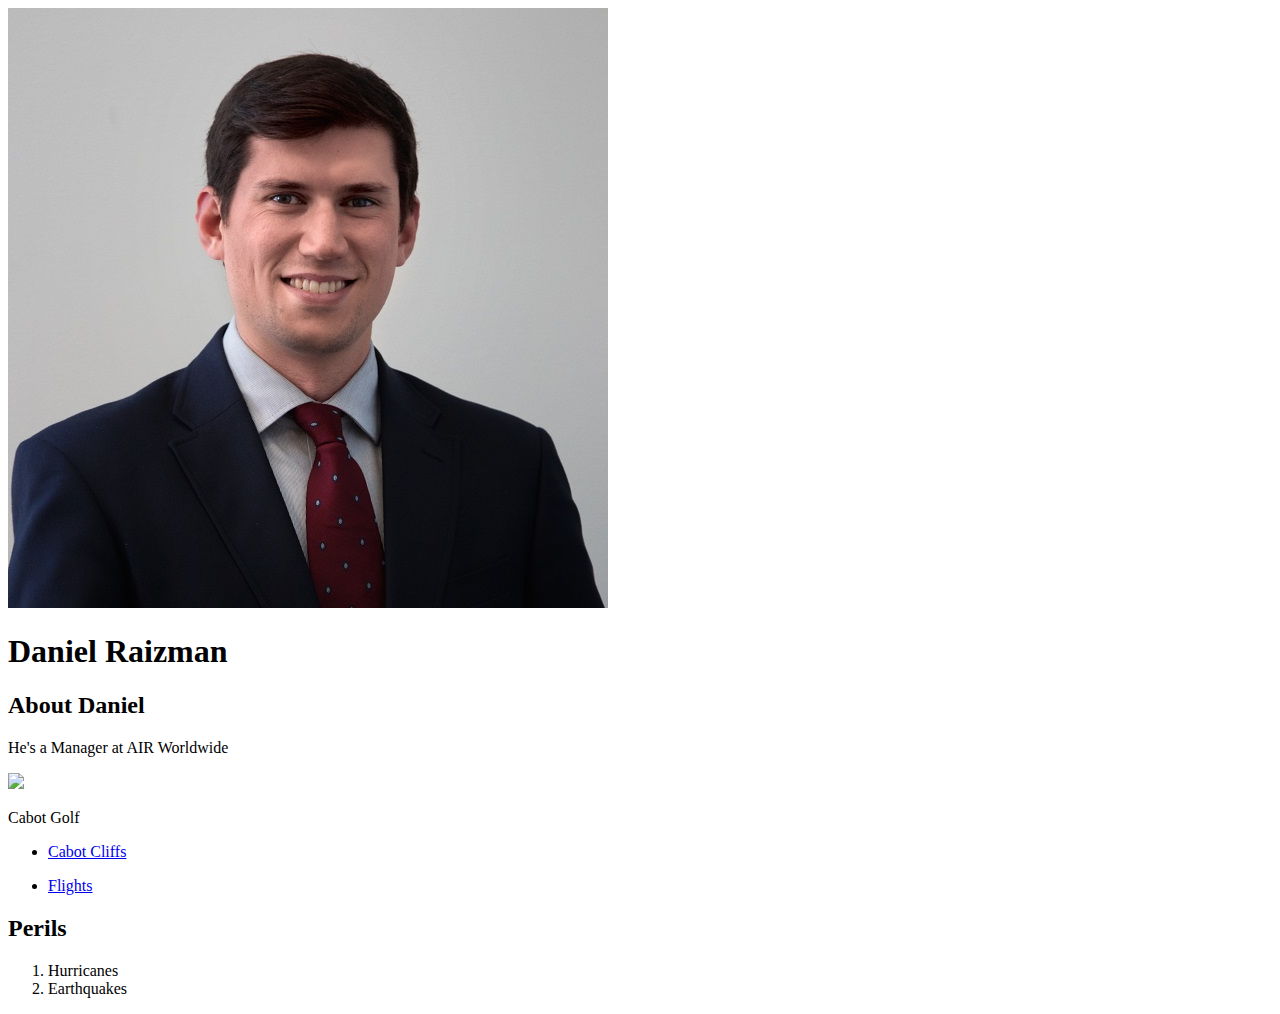
==== index.html @ d923d135 "Added photo" ====
<!DOCTYPE html>
<html>
<head>
	<title>Daniel Raizman</title>
</head>
<body>
	<!-- header element -->
	<header>
		<img src="img/Raizman_Headshot_Small.jpg">
		<h1>Daniel Raizman</h1>
	</header>

	<!-- main element -->
	<main>
		<h2>About Daniel</h2>
		<p>He's a Manager at AIR Worldwide</p>
		<img src="img/Cabot.jpg">
		<p>Cabot Golf</p>
		<ul>
			<li><a href="https://www.cabotlinks.com/golf/cabot-cliffs/">Cabot Cliffs</a></li>
		</ul>
				<ul>
			<li><a href="https://www.google.com/travel/flights/search?tfs=CBwQAhojagwIAhIIL20vMDFjeF8SCjIwMjEtMDctMTRyBwgBEgNZSFoaI2oHCAESA1lIWhIKMjAyMS0wNy0xN3IMCAISCC9tLzAxY3hfcAGCAQsI____________AUABSAGYAQE">Flights</a></li>
		</ul>
		<h2>Perils</h2>
		<ol>
			<li>Hurricanes</li>
			<li>Earthquakes</li>
		</ol>
		



	</main>

</body>
</html>
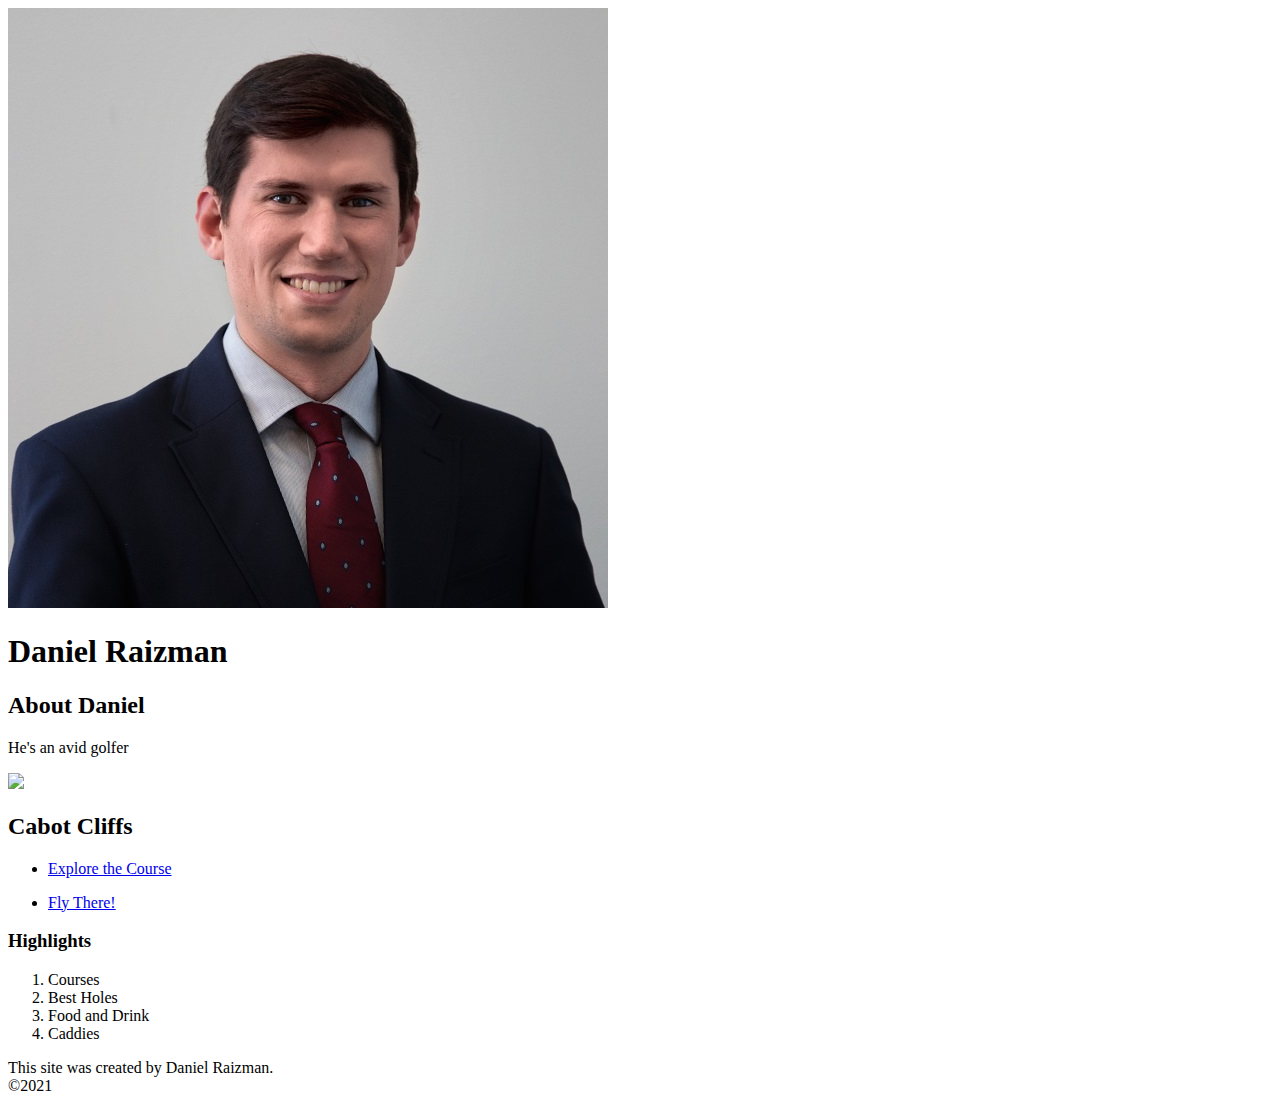
==== commit 04fc977c: "Made several stylistic updates" ====
--- a/index.html
+++ b/index.html
@@ -2,6 +2,7 @@
 <html>
 <head>
 	<title>Daniel Raizman</title>
+	<link rel="icon" href="img/Raizman_Headshot_Small.jpg">
 </head>
 <body>
 	<!-- header element -->
@@ -13,25 +14,29 @@
 	<!-- main element -->
 	<main>
 		<h2>About Daniel</h2>
-		<p>He's a Manager at AIR Worldwide</p>
+		<p>He's an avid golfer</p>
 		<img src="img/Cabot.jpg">
-		<p>Cabot Golf</p>
+		<h2>Cabot Cliffs</h2>
 		<ul>
-			<li><a href="https://www.cabotlinks.com/golf/cabot-cliffs/">Cabot Cliffs</a></li>
+			<li><a href="https://www.cabotlinks.com/golf/cabot-cliffs/">Explore the Course</a></li>
 		</ul>
 				<ul>
-			<li><a href="https://www.google.com/travel/flights/search?tfs=CBwQAhojagwIAhIIL20vMDFjeF8SCjIwMjEtMDctMTRyBwgBEgNZSFoaI2oHCAESA1lIWhIKMjAyMS0wNy0xN3IMCAISCC9tLzAxY3hfcAGCAQsI____________AUABSAGYAQE">Flights</a></li>
+			<li><a href="https://www.google.com/travel/flights/search?tfs=CBwQAhojagwIAhIIL20vMDFjeF8SCjIwMjEtMDctMTRyBwgBEgNZSFoaI2oHCAESA1lIWhIKMjAyMS0wNy0xN3IMCAISCC9tLzAxY3hfcAGCAQsI____________AUABSAGYAQE">Fly There!</a></li>
 		</ul>
-		<h2>Perils</h2>
+		<h3>Highlights</h3>
 		<ol>
-			<li>Hurricanes</li>
-			<li>Earthquakes</li>
+			<li>Courses</li>
+			<li>Best Holes</li>
+			<li>Food and Drink</li>
+			<li>Caddies</li>
 		</ol>
-		
-
-
-
 	</main>
 
+	<!-- footer element -->
+	<footer>
+		<p> This site was created by Daniel Raizman. 
+			<br> &copy;2021
+		</p>
+	</footer>
 </body>
 </html>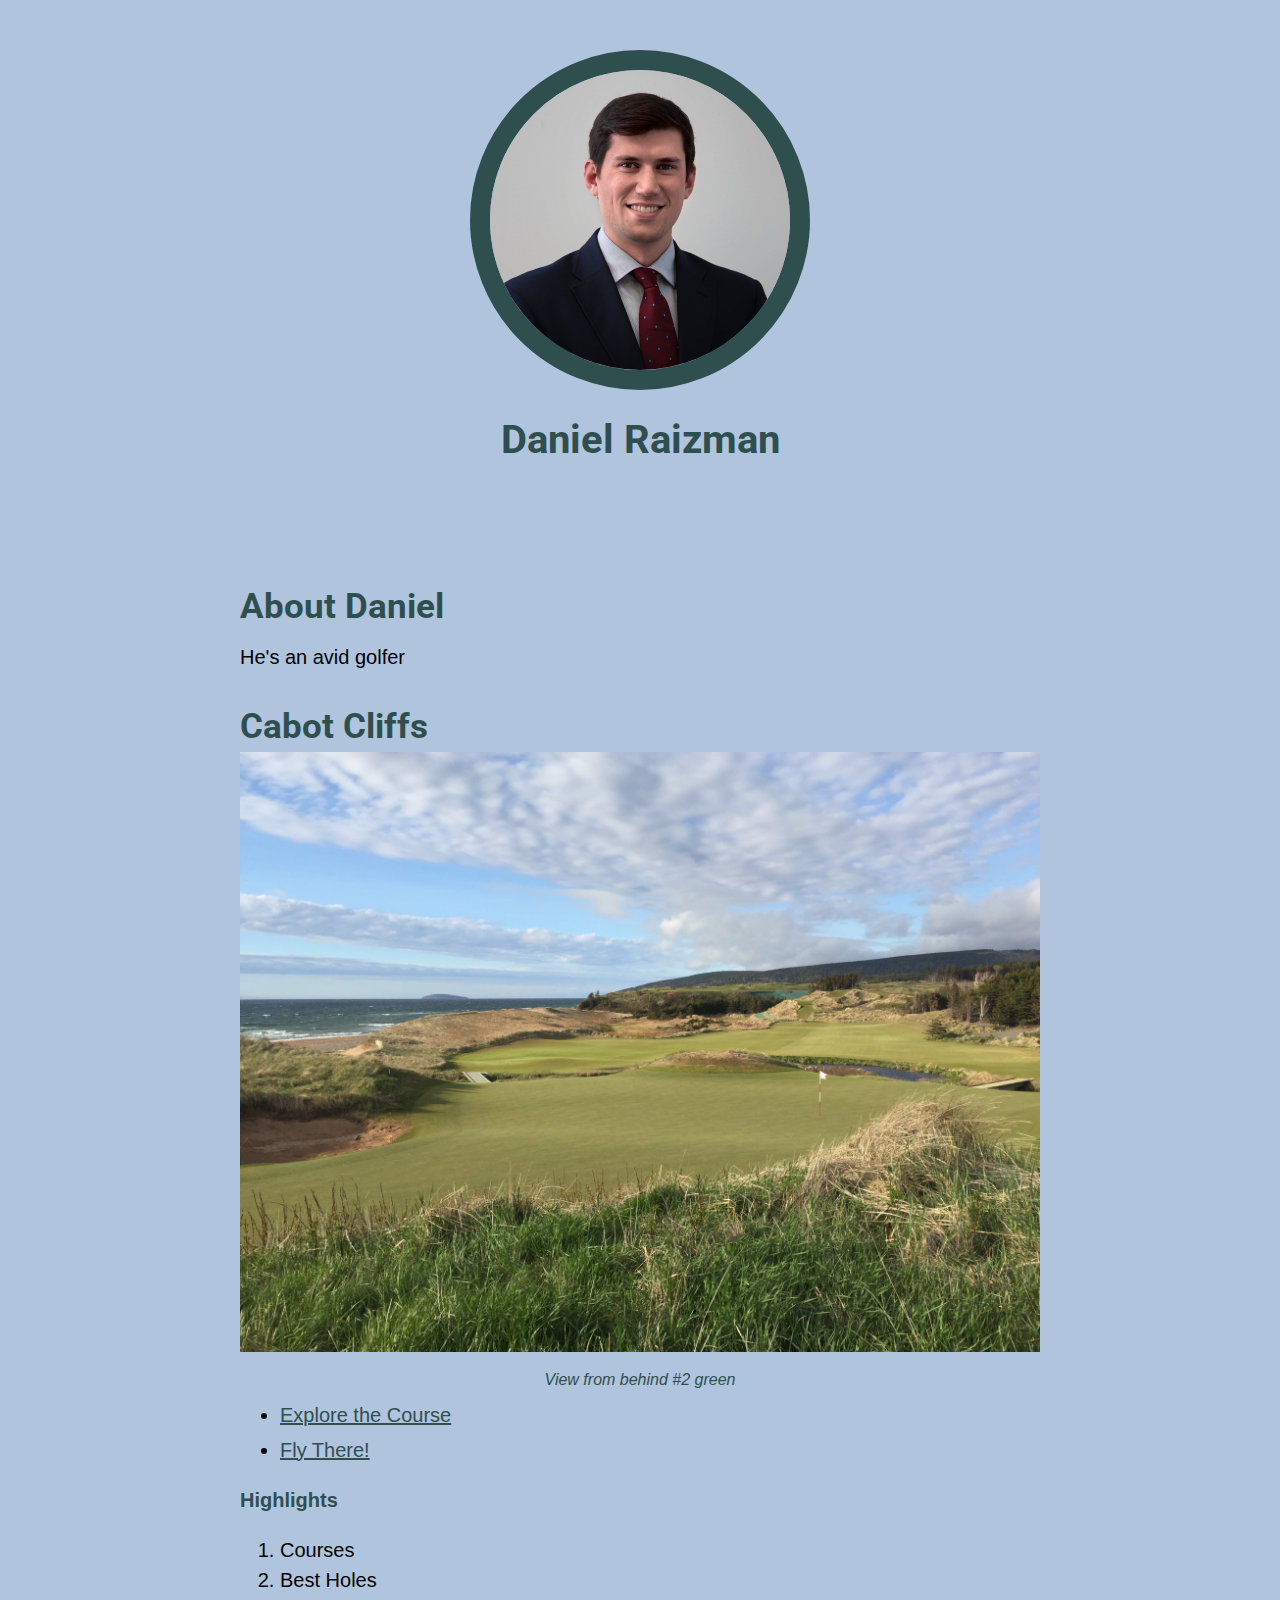
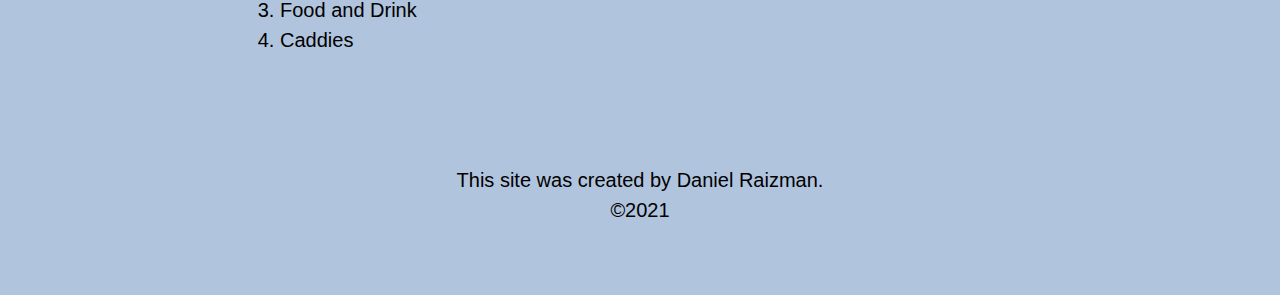
==== commit a39d8ce5: "Major Formatting Edits" ====
--- a/index.html
+++ b/index.html
@@ -3,11 +3,14 @@
 <head>
 	<title>Daniel Raizman</title>
 	<link rel="icon" href="img/Raizman_Headshot_Small.jpg">
+	<link rel="preconnect" href="https://fonts.gstatic.com">
+	<link href="https://fonts.googleapis.com/css2?family=Roboto&display=swap" rel="stylesheet">
+	<link rel="stylesheet" type="text/css" href="css/golf.css">
 </head>
 <body>
 	<!-- header element -->
 	<header>
-		<img src="img/Raizman_Headshot_Small.jpg">
+		<img src="img/Raizman_Headshot_Small.jpg" width="300" height="300">
 		<h1>Daniel Raizman</h1>
 	</header>
 
@@ -15,8 +18,10 @@
 	<main>
 		<h2>About Daniel</h2>
 		<p>He's an avid golfer</p>
-		<img src="img/Cabot.jpg">
 		<h2>Cabot Cliffs</h2>
+		<img src="img/Cabot.JPG">
+		<p class="caption">View from behind #2 green
+		
 		<ul>
 			<li><a href="https://www.cabotlinks.com/golf/cabot-cliffs/">Explore the Course</a></li>
 		</ul>
--- a/css/golf.css
+++ b/css/golf.css
@@ -0,0 +1,78 @@
+body{
+	margin: 0;
+	font-family: Arial, Helvetica, sans-serif;
+	font-size: 20px;
+	line-height: 30px;
+	background-color: lightsteelblue;
+}
+
+header{
+
+	text-align: center;
+	padding-top: 50px;
+	padding-bottom: 50px;
+}
+
+h1, h2{
+	font-family: 'Roboto', sans-serif;
+
+}
+header h1{
+	color: #2F4F4F;
+	font-size: 40px;
+
+}
+
+header img{
+	border-radius: 170px;
+	width: 300px;
+	border: 20px solid #2F4F4F;
+}
+
+main{
+	max-width: 800px;
+	margin: 0 auto;
+	padding: 20px;
+}
+
+main img{
+	max-width: 100%;
+}
+
+h2{
+	font-size: 35px;
+	color: #2F4F4F;
+	margin: 40px 0 10px;
+}
+
+h3{
+	font-size: 20px;
+	color: #2F4F4F;
+}
+
+
+a{
+	color: #2F4F4F;
+}
+a:hover{
+	color: #483a94;
+}
+
+footer{
+	text-align: center;
+	padding: 50px;
+
+}
+
+p.caption{
+	text-align: center;
+	color: darkslategray;
+	font-size: 16px;
+	font-style: italic;
+	margin: 5px 0 5px;
+}
+
+ul{
+	margin: 5px 0 5px;
+
+}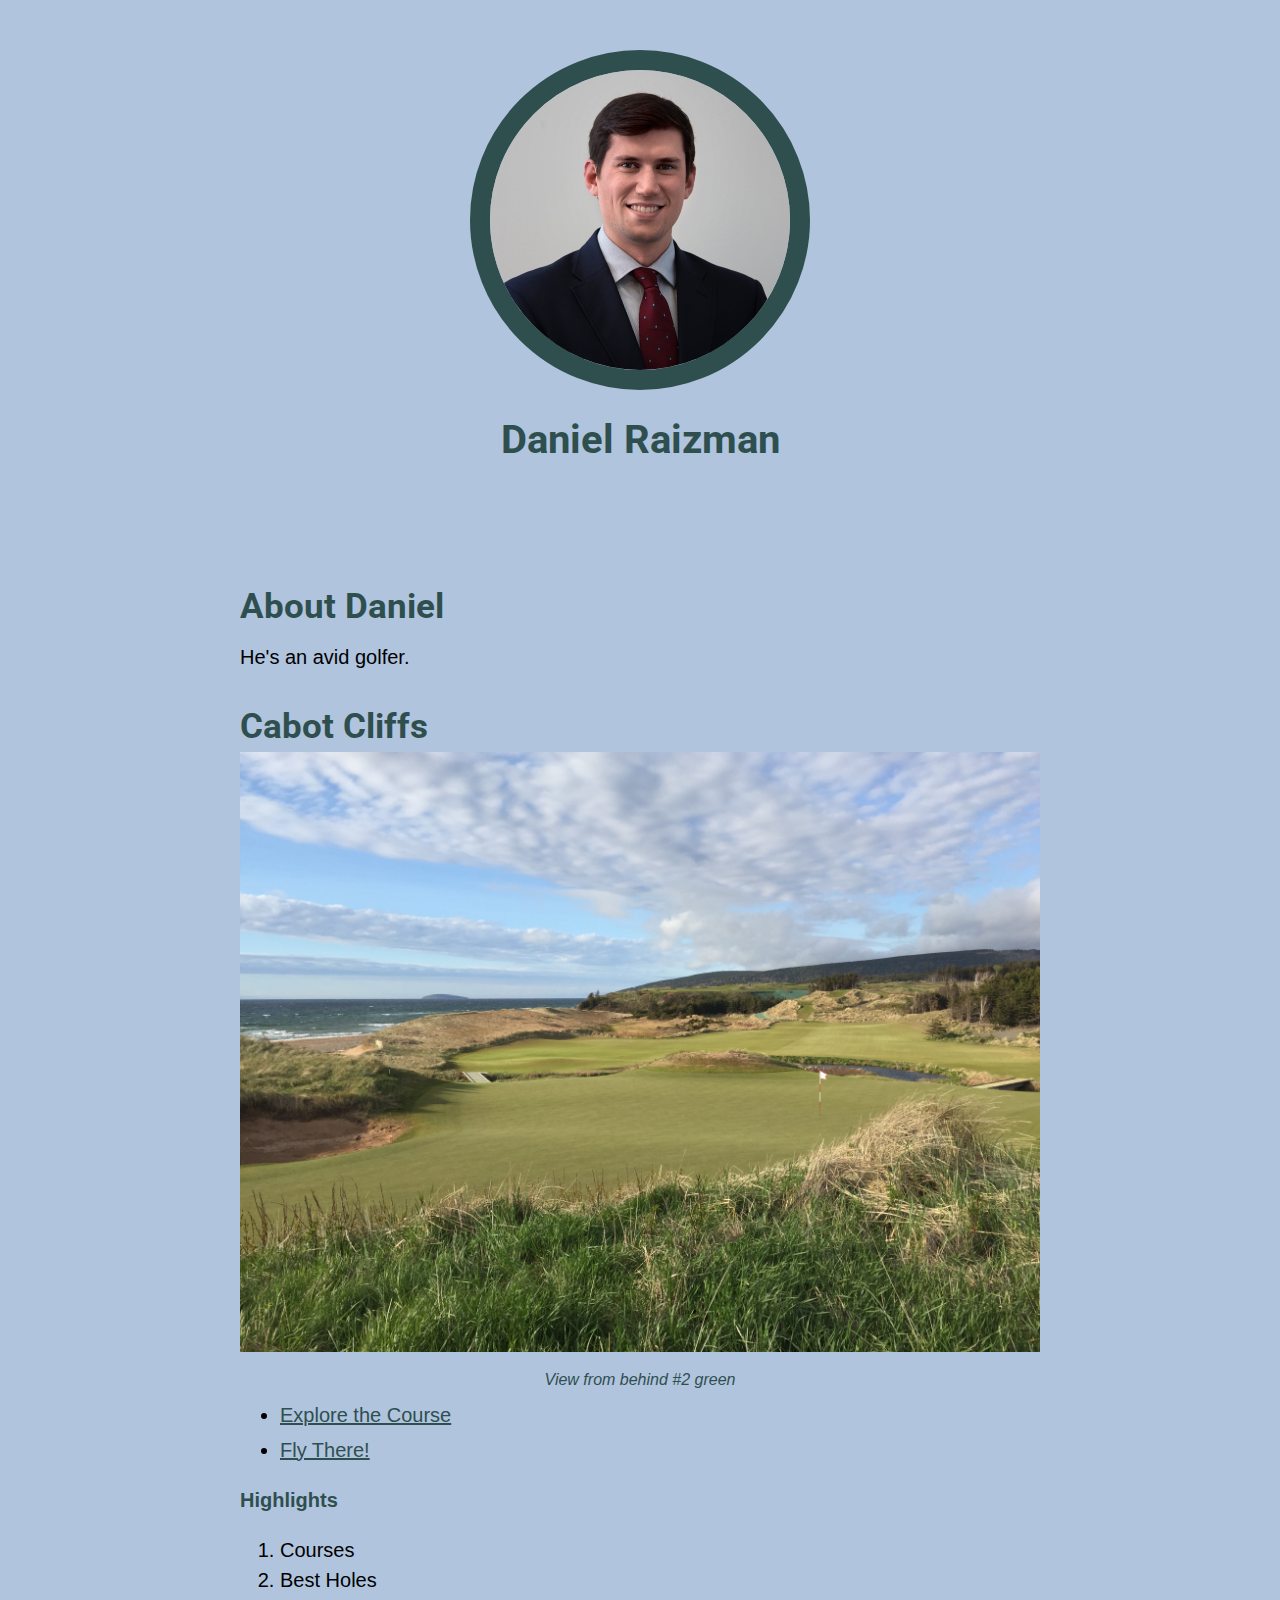
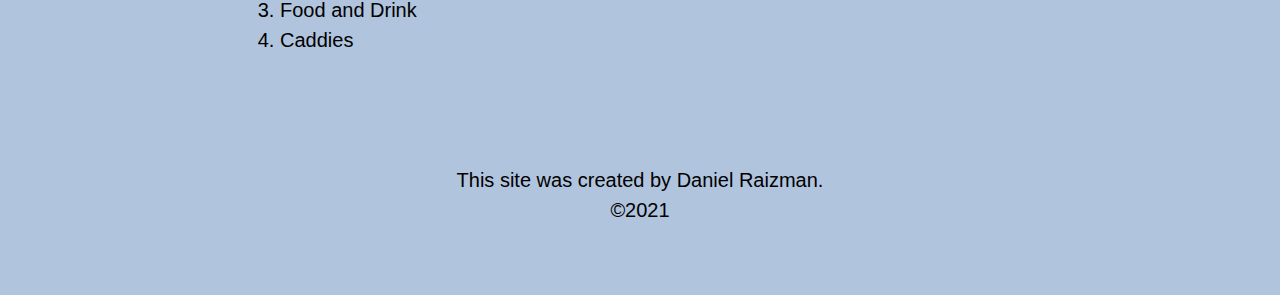
==== commit 6533b9b0: "Update index.html" ====
--- a/index.html
+++ b/index.html
@@ -17,7 +17,7 @@
 	<!-- main element -->
 	<main>
 		<h2>About Daniel</h2>
-		<p>He's an avid golfer</p>
+		<p>He's an avid golfer.</p>
 		<h2>Cabot Cliffs</h2>
 		<img src="img/Cabot.JPG">
 		<p class="caption">View from behind #2 green
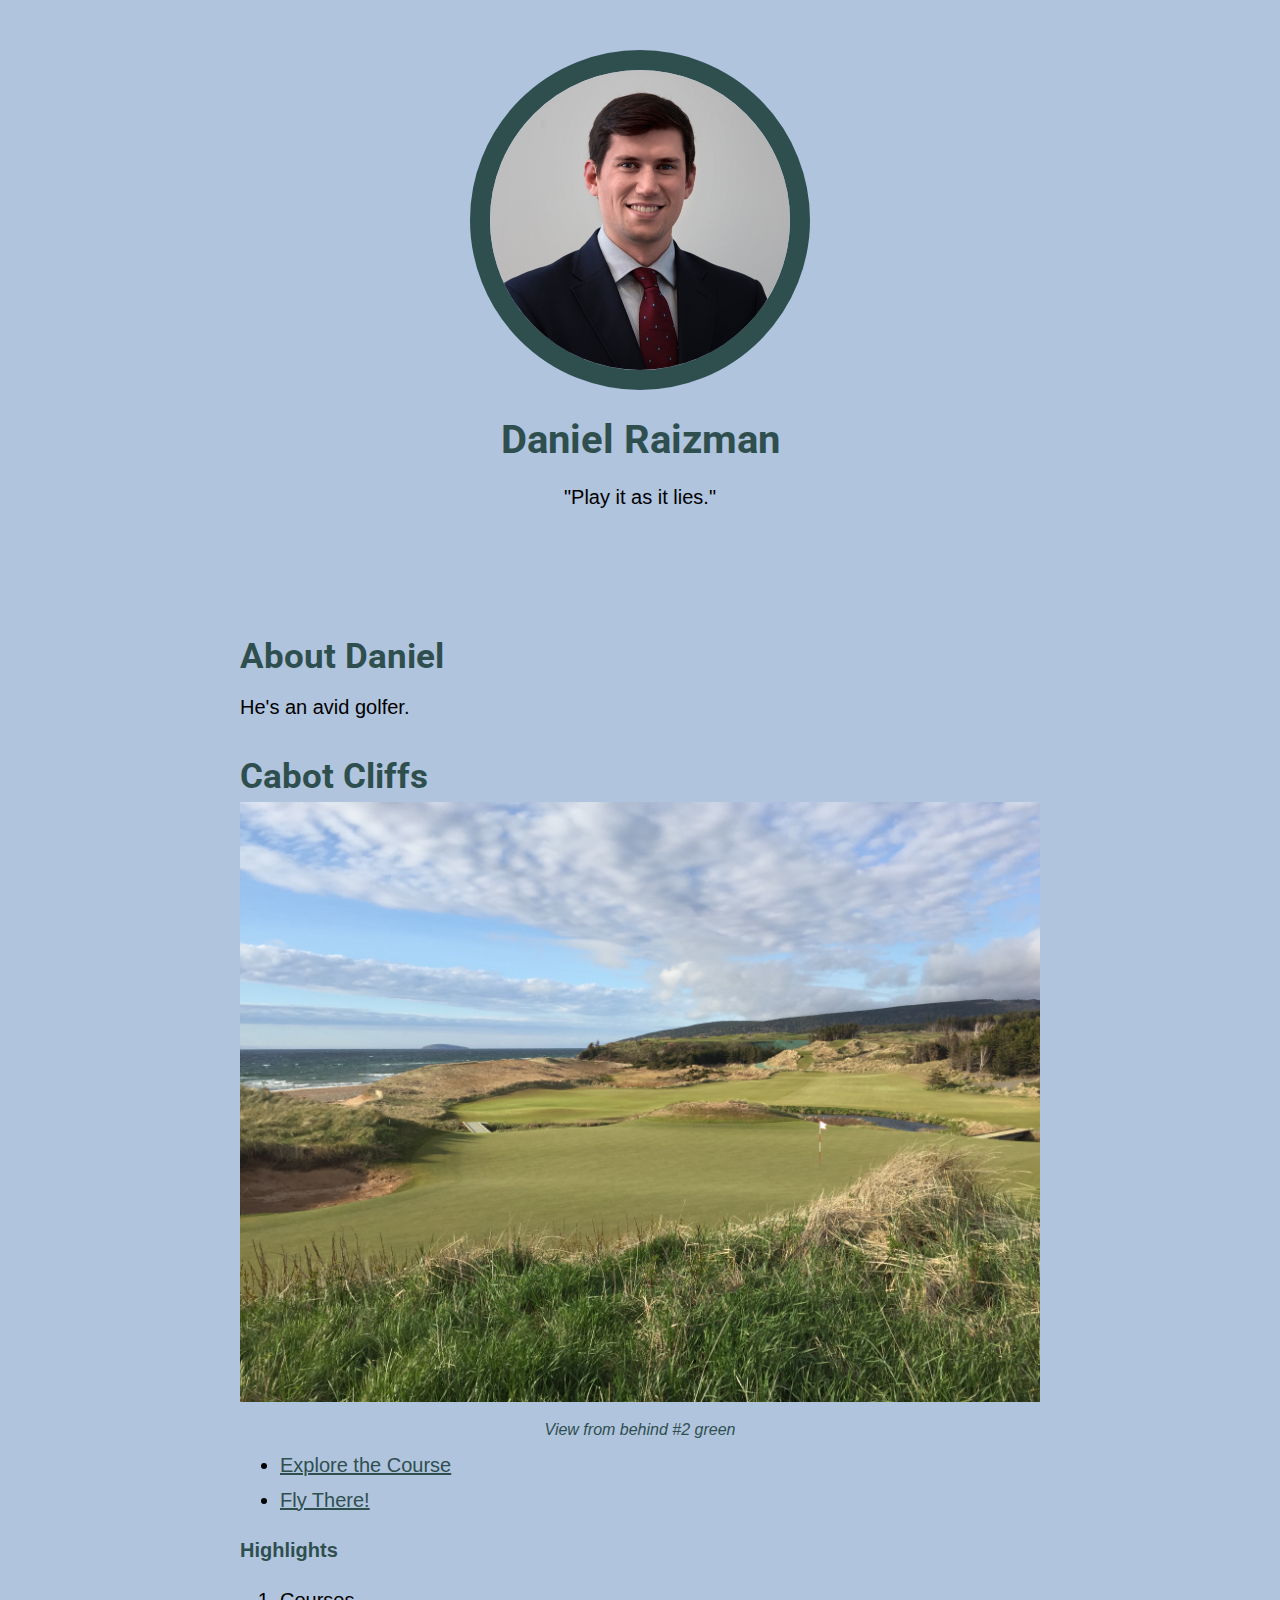
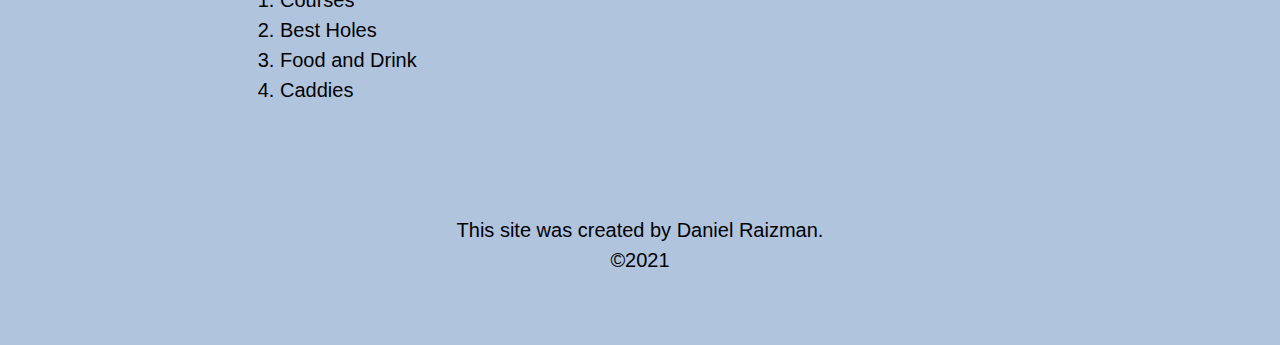
==== commit e01f2c6f: "Golf_Travel" ====
--- a/index.html
+++ b/index.html
@@ -8,20 +8,25 @@
 	<link rel="stylesheet" type="text/css" href="css/golf.css">
 </head>
 <body>
+
 	<!-- header element -->
 	<header>
 		<img src="img/Raizman_Headshot_Small.jpg" width="300" height="300">
 		<h1>Daniel Raizman</h1>
+		<blockquote>"Play it as it lies."</blockquote>
 	</header>
 
 	<!-- main element -->
 	<main>
 		<h2>About Daniel</h2>
 		<p>He's an avid golfer.</p>
+
+	
 		<h2>Cabot Cliffs</h2>
 		<img src="img/Cabot.JPG">
 		<p class="caption">View from behind #2 green
 		
+			</div>	
 		<ul>
 			<li><a href="https://www.cabotlinks.com/golf/cabot-cliffs/">Explore the Course</a></li>
 		</ul>
--- a/css/golf.css
+++ b/css/golf.css
@@ -74,5 +74,7 @@
 
 ul{
 	margin: 5px 0 5px;
+}
 
-}+
+
